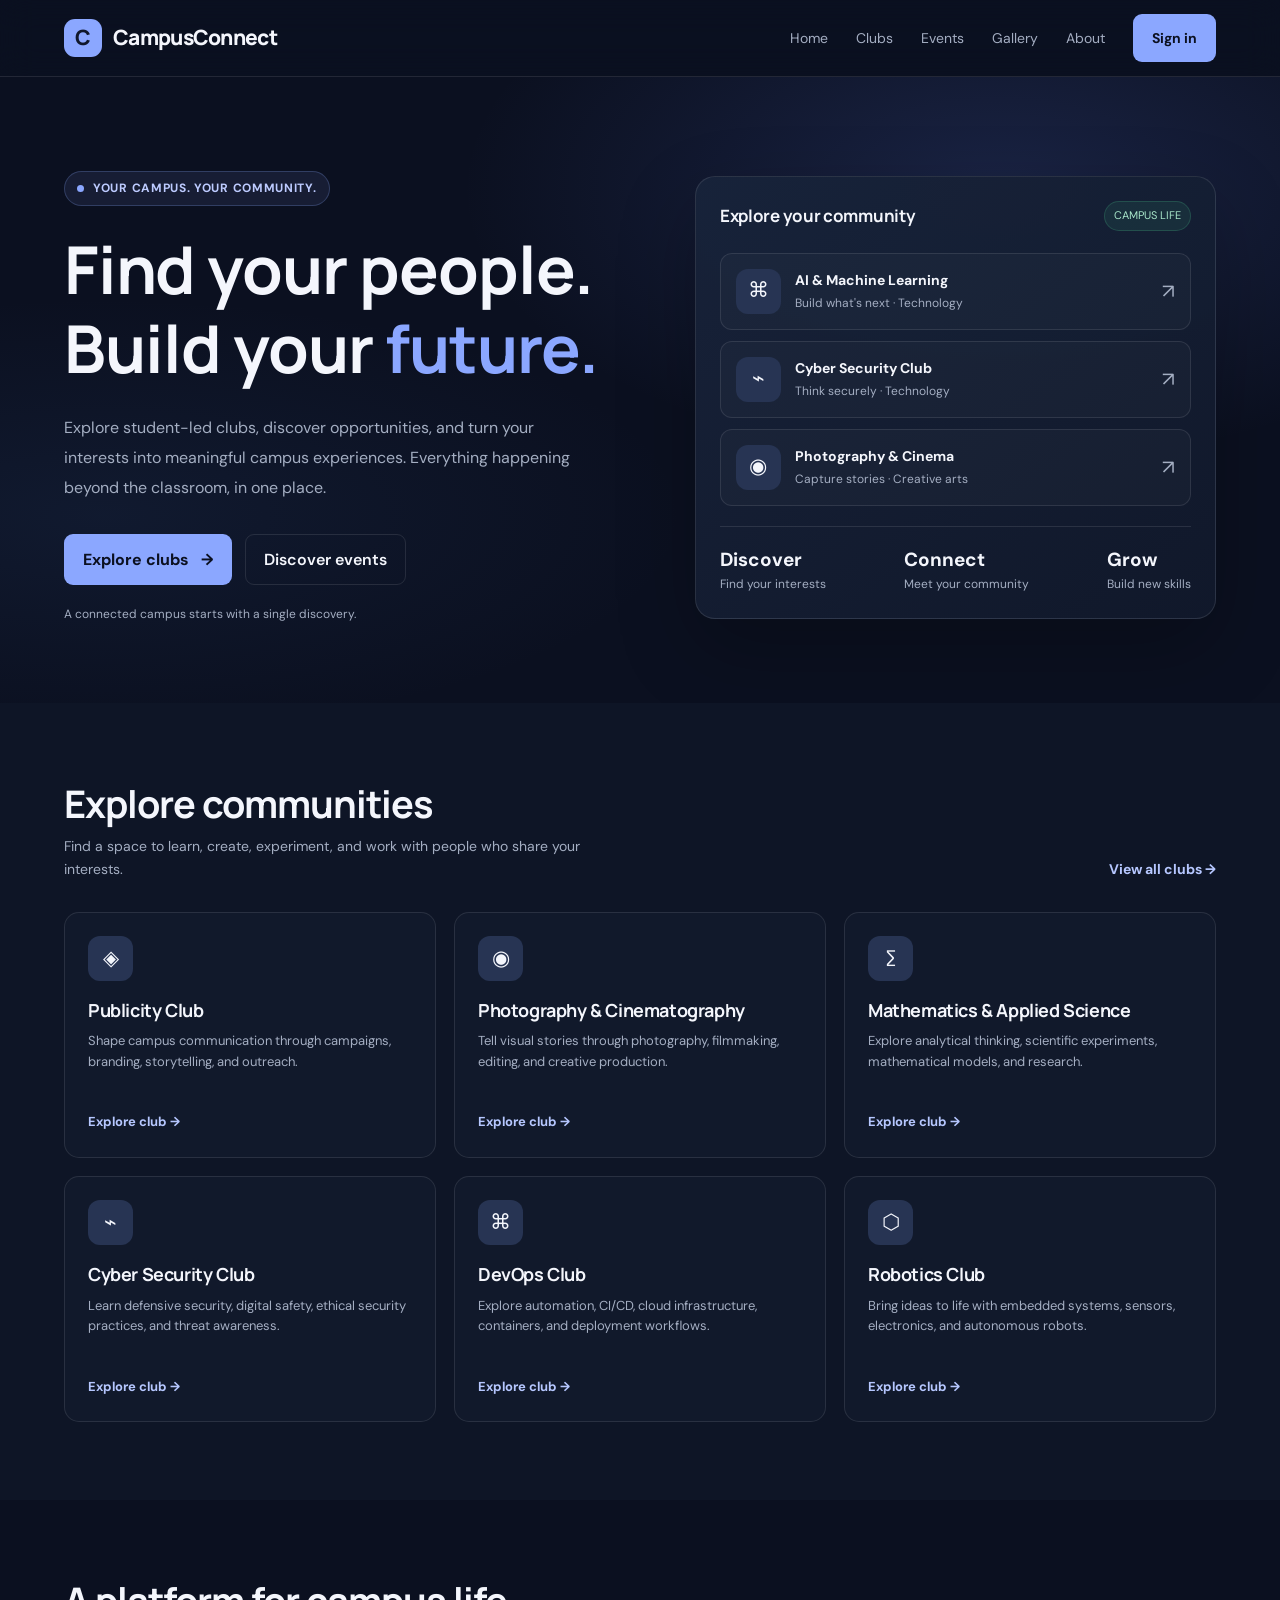
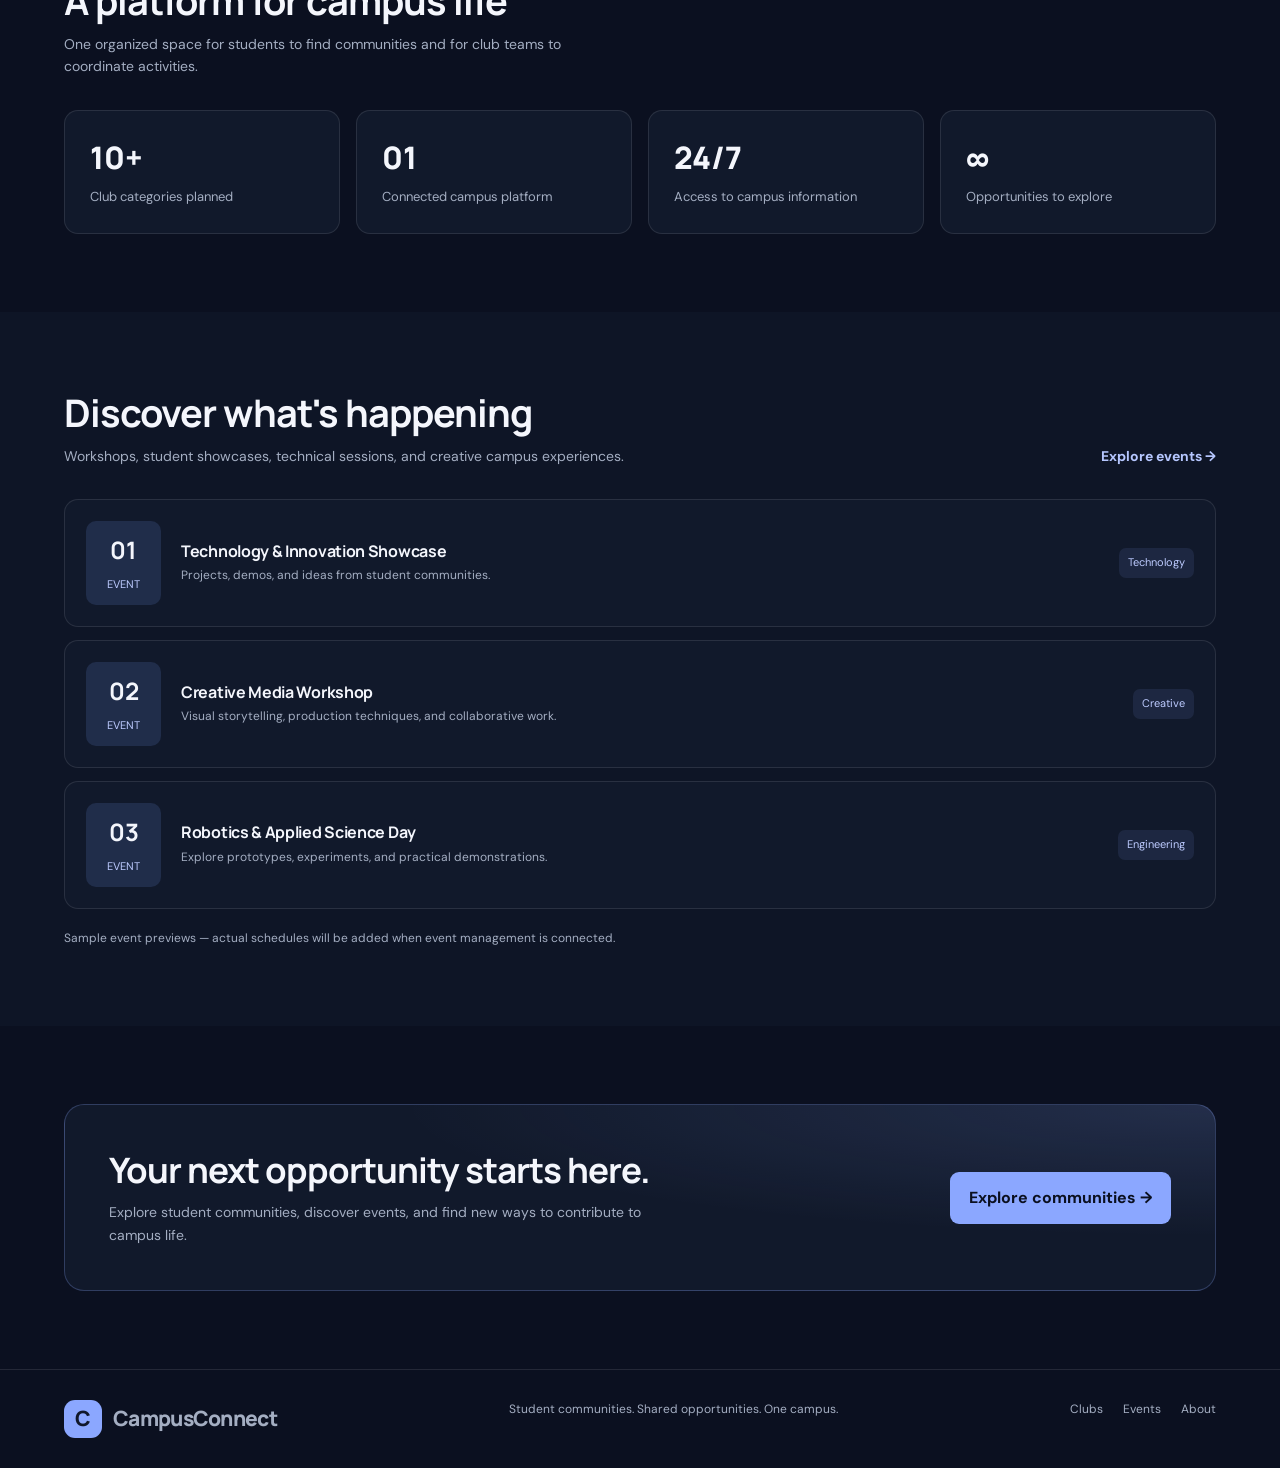
==== frontend/index.html @ b0ace141 "Create index.html" ====
<!DOCTYPE html>
<html lang="en">
<head>
  <meta charset="UTF-8">
  <meta name="viewport" content="width=device-width, initial-scale=1.0">
  <meta name="description" content="CampusConnect — Discover clubs, connect with students, and explore campus life.">
  <title>CampusConnect | Discover Your Community</title>
  <link rel="preconnect" href="https://fonts.googleapis.com">
  <link rel="preconnect" href="https://fonts.gstatic.com" crossorigin>
  <link href="https://fonts.googleapis.com/css2?family=DM+Sans:wght@400;500;600;700&family=Manrope:wght@400;500;600;700;800&display=swap" rel="stylesheet">
  <style>
    :root {
      --bg: #0b1020;
      --surface: #11192b;
      --surface-light: #18233a;
      --text: #f4f6fc;
      --muted: #a4aec2;
      --accent: #8ba7ff;
      --border: rgba(255,255,255,.10);
    }

    * { box-sizing: border-box; margin: 0; padding: 0; }

    html { scroll-behavior: smooth; }

    body {
      background: var(--bg);
      color: var(--text);
      font-family: "DM Sans", sans-serif;
      line-height: 1.6;
    }

    a { color: inherit; text-decoration: none; }
    button { font: inherit; cursor: pointer; }

    .container {
      width: min(1160px, 90%);
      margin: auto;
    }

    .navbar {
      position: sticky;
      top: 0;
      z-index: 10;
      background: rgba(11,16,32,.94);
      backdrop-filter: blur(16px);
      border-bottom: 1px solid var(--border);
    }

    .nav-inner {
      min-height: 76px;
      display: flex;
      align-items: center;
      justify-content: space-between;
      gap: 20px;
    }

    .brand {
      display: flex;
      align-items: center;
      gap: 11px;
      font-family: "Manrope", sans-serif;
      font-size: 21px;
      font-weight: 800;
      letter-spacing: -.7px;
    }

    .brand-mark {
      width: 38px;
      height: 38px;
      display: grid;
      place-items: center;
      border-radius: 11px;
      background: var(--accent);
      color: #10172b;
      font-weight: 800;
    }

    .nav-links {
      display: flex;
      align-items: center;
      gap: 28px;
      color: var(--muted);
      font-size: 14px;
    }

    .nav-links a:hover { color: white; }

    .nav-cta, .button-primary {
      display: inline-flex;
      align-items: center;
      justify-content: center;
      background: var(--accent);
      color: #0b1020;
      font-weight: 700;
      padding: 12px 18px;
      border-radius: 9px;
      border: 1px solid transparent;
    }

    .hero {
      padding: 94px 0 78px;
      overflow: hidden;
      background:
        radial-gradient(ellipse at 78% 18%, rgba(85,112,211,.20), transparent 38%),
        radial-gradient(ellipse at 8% 70%, rgba(54,91,150,.13), transparent 35%);
    }

    .hero-grid {
      display: grid;
      grid-template-columns: 1.05fr .95fr;
      align-items: center;
      gap: 55px;
    }

    .eyebrow {
      display: inline-flex;
      align-items: center;
      gap: 9px;
      color: #bdcbff;
      background: rgba(139,167,255,.09);
      border: 1px solid rgba(139,167,255,.23);
      border-radius: 50px;
      padding: 7px 12px;
      font-size: 12px;
      font-weight: 700;
      letter-spacing: .7px;
      text-transform: uppercase;
    }

    .eyebrow-dot {
      width: 7px;
      height: 7px;
      border-radius: 50%;
      background: #8ba7ff;
    }

    h1, h2, h3 {
      font-family: "Manrope", sans-serif;
      line-height: 1.2;
      letter-spacing: -1px;
    }

    h1 {
      font-size: clamp(40px, 5.5vw, 66px);
      margin: 24px 0;
    }

    .gradient-text {
      color: var(--accent);
    }

    .hero-copy {
      max-width: 520px;
      color: var(--muted);
      font-size: 16px;
      line-height: 1.9;
    }

    .hero-actions {
      display: flex;
      flex-wrap: wrap;
      gap: 13px;
      margin-top: 30px;
    }

    .button-secondary {
      display: inline-flex;
      align-items: center;
      justify-content: center;
      border: 1px solid var(--border);
      border-radius: 9px;
      padding: 12px 18px;
      color: var(--text);
      font-weight: 600;
    }

    .button-secondary:hover { background: var(--surface-light); }

    .hero-note {
      color: var(--muted);
      font-size: 12px;
      margin-top: 20px;
    }

    .feature-panel {
      position: relative;
      border: 1px solid var(--border);
      border-radius: 20px;
      padding: 24px;
      background: linear-gradient(145deg, rgba(24,35,58,.96), rgba(17,25,43,.96));
      box-shadow: 0 30px 80px rgba(0,0,0,.24);
    }

    .panel-top {
      display: flex;
      justify-content: space-between;
      align-items: center;
      margin-bottom: 22px;
      gap: 10px;
    }

    .panel-top h3 { font-size: 17px; letter-spacing: -.3px; }

    .live-label {
      font-size: 11px;
      color: #a8e6ca;
      background: rgba(74,190,137,.10);
      border: 1px solid rgba(74,190,137,.22);
      border-radius: 20px;
      padding: 5px 9px;
    }

    .club-preview {
      display: flex;
      align-items: center;
      gap: 14px;
      border: 1px solid var(--border);
      background: rgba(255,255,255,.025);
      padding: 15px;
      border-radius: 12px;
      margin-top: 11px;
    }

    .club-icon {
      width: 45px;
      height: 45px;
      flex-shrink: 0;
      display: grid;
      place-items: center;
      border-radius: 12px;
      font-size: 21px;
      background: #273453;
    }

    .club-preview h4 { font-size: 14px; margin-bottom: 3px; }
    .club-preview p { color: var(--muted); font-size: 12px; }

    .club-arrow {
      margin-left: auto;
      color: var(--muted);
      font-size: 20px;
    }

    .panel-bottom {
      display: flex;
      justify-content: space-between;
      gap: 15px;
      border-top: 1px solid var(--border);
      padding-top: 18px;
      margin-top: 20px;
      color: var(--muted);
      font-size: 12px;
    }

    .panel-bottom strong { display: block; color: var(--text); font-size: 19px; }

    .section { padding: 78px 0; }
    .section-muted { background: #0e1526; }

    .section-heading {
      display: flex;
      align-items: end;
      justify-content: space-between;
      gap: 20px;
      margin-bottom: 32px;
    }

    .section-heading h2 { font-size: clamp(27px, 4vw, 38px); margin-bottom: 9px; }
    .section-heading p { color: var(--muted); max-width: 560px; font-size: 14px; }

    .text-link { color: #b6c7ff; font-weight: 700; font-size: 14px; }

    .club-grid {
      display: grid;
      grid-template-columns: repeat(3, 1fr);
      gap: 18px;
    }

    .club-card {
      background: var(--surface);
      border: 1px solid var(--border);
      border-radius: 15px;
      padding: 23px;
      transition: transform .2s, border-color .2s;
    }

    .club-card:hover {
      transform: translateY(-4px);
      border-color: rgba(139,167,255,.5);
    }

    .club-card .club-icon { margin-bottom: 19px; }
    .club-card h3 { font-size: 18px; letter-spacing: -.4px; margin-bottom: 10px; }
    .club-card p { color: var(--muted); font-size: 13px; min-height: 63px; }
    .card-link { display: inline-block; margin-top: 18px; color: #b6c7ff; font-size: 13px; font-weight: 700; }

    .stats-grid {
      display: grid;
      grid-template-columns: repeat(4, 1fr);
      gap: 16px;
    }

    .stat-card {
      border: 1px solid var(--border);
      border-radius: 14px;
      padding: 25px;
      background: var(--surface);
    }

    .stat-card strong {
      display: block;
      font: 800 31px "Manrope", sans-serif;
      margin-bottom: 5px;
    }

    .stat-card span { color: var(--muted); font-size: 13px; }

    .event-card {
      display: grid;
      grid-template-columns: 75px 1fr auto;
      align-items: center;
      gap: 20px;
      padding: 21px;
      border: 1px solid var(--border);
      border-radius: 14px;
      background: var(--surface);
      margin-top: 13px;
    }

    .event-date {
      text-align: center;
      background: #202d4a;
      border-radius: 10px;
      padding: 10px 5px;
    }

    .event-date strong { display: block; font-size: 24px; font-family: "Manrope", sans-serif; }
    .event-date span { color: #bdcbff; font-size: 11px; text-transform: uppercase; }
    .event-info h3 { font-size: 16px; letter-spacing: -.3px; margin-bottom: 5px; }
    .event-info p { color: var(--muted); font-size: 12px; }

    .event-tag {
      font-size: 11px;
      padding: 6px 9px;
      border-radius: 7px;
      background: rgba(139,167,255,.10);
      color: #bdcbff;
      white-space: nowrap;
    }

    .cta {
      padding: 44px;
      border: 1px solid rgba(139,167,255,.25);
      border-radius: 20px;
      background: radial-gradient(ellipse at top right, rgba(139,167,255,.15), transparent 50%), var(--surface);
      display: flex;
      align-items: center;
      justify-content: space-between;
      gap: 25px;
    }

    .cta h2 { font-size: clamp(25px, 4vw, 35px); margin-bottom: 10px; }
    .cta p { color: var(--muted); font-size: 14px; max-width: 560px; }

    footer {
      border-top: 1px solid var(--border);
      padding: 30px 0;
      color: var(--muted);
      font-size: 12px;
    }

    .footer-inner { display: flex; justify-content: space-between; gap: 20px; flex-wrap: wrap; }
    .footer-links { display: flex; gap: 20px; }

    .menu-toggle {
      display: none;
      border: 1px solid var(--border);
      color: var(--text);
      background: var(--surface);
      border-radius: 8px;
      padding: 8px 11px;
    }

    @media (max-width: 850px) {
      .hero-grid { grid-template-columns: 1fr; gap: 40px; }
      .hero { padding-top: 65px; }
      .club-grid { grid-template-columns: repeat(2, 1fr); }
      .stats-grid { grid-template-columns: repeat(2, 1fr); }
      .nav-links { gap: 15px; }
    }

    @media (max-width: 600px) {
      .nav-inner { min-height: 68px; flex-wrap: wrap; padding: 12px 0; }
      .brand { font-size: 19px; }
      .menu-toggle { display: block; }
      .nav-links { display: none; width: 100%; flex-direction: column; align-items: stretch; gap: 0; padding: 8px 0; }
      .nav-links.open { display: flex; }
      .nav-links a { padding: 10px 4px; }
      .nav-cta { text-align: center; }
      .hero { padding: 54px 0; }
      .section { padding: 55px 0; }
      .club-grid { grid-template-columns: 1fr; }
      .section-heading { align-items: start; flex-direction: column; }
      .event-card { grid-template-columns: 60px 1fr; gap: 13px; }
      .event-tag { grid-column: 2; justify-self: start; }
      .cta { padding: 28px; align-items: start; flex-direction: column; }
      .stats-grid { gap: 10px; }
      .stat-card { padding: 17px; }
      .stat-card strong { font-size: 25px; }
      .feature-panel { padding: 17px; }
    }
  </style>
</head>
<body>

  <header class="navbar">
    <div class="container nav-inner">
      <a class="brand" href="index.html">
        <span class="brand-mark">C</span>
        <span>CampusConnect</span>
      </a>

      <button class="menu-toggle" id="menuToggle" aria-label="Toggle navigation" aria-expanded="false">☰</button>

      <nav class="nav-links" id="navLinks">
        <a href="#home">Home</a>
        <a href="clubs.html">Clubs</a>
        <a href="events.html">Events</a>
        <a href="gallery.html">Gallery</a>
        <a href="about.html">About</a>
        <a class="nav-cta" href="login.html">Sign in</a>
      </nav>
    </div>
  </header>

  <main>
    <section class="hero" id="home">
      <div class="container hero-grid">
        <div>
          <span class="eyebrow"><span class="eyebrow-dot"></span> Your campus. Your community.</span>
          <h1>Find your people.<br>Build your <span class="gradient-text">future.</span></h1>
          <p class="hero-copy">
            Explore student-led clubs, discover opportunities, and turn your interests into meaningful campus experiences. Everything happening beyond the classroom, in one place.
          </p>
          <div class="hero-actions">
            <a class="button-primary" href="clubs.html">Explore clubs &nbsp; →</a>
            <a class="button-secondary" href="events.html">Discover events</a>
          </div>
          <p class="hero-note">A connected campus starts with a single discovery.</p>
        </div>

        <div class="feature-panel">
          <div class="panel-top">
            <h3>Explore your community</h3>
            <span class="live-label">CAMPUS LIFE</span>
          </div>

          <a class="club-preview" href="clubs.html#ai-ml">
            <span class="club-icon">⌘</span>
            <span><h4>AI & Machine Learning</h4><p>Build what's next · Technology</p></span>
            <span class="club-arrow">↗</span>
          </a>

          <a class="club-preview" href="clubs.html#cyber-security">
            <span class="club-icon">⌁</span>
            <span><h4>Cyber Security Club</h4><p>Think securely · Technology</p></span>
            <span class="club-arrow">↗</span>
          </a>

          <a class="club-preview" href="clubs.html#photography">
            <span class="club-icon">◉</span>
            <span><h4>Photography & Cinema</h4><p>Capture stories · Creative arts</p></span>
            <span class="club-arrow">↗</span>
          </a>

          <div class="panel-bottom">
            <div><strong>Discover</strong>Find your interests</div>
            <div><strong>Connect</strong>Meet your community</div>
            <div><strong>Grow</strong>Build new skills</div>
          </div>
        </div>
      </div>
    </section>

    <section class="section section-muted">
      <div class="container">
        <div class="section-heading">
          <div>
            <h2>Explore communities</h2>
            <p>Find a space to learn, create, experiment, and work with people who share your interests.</p>
          </div>
          <a class="text-link" href="clubs.html">View all clubs →</a>
        </div>

        <div class="club-grid">
          <article class="club-card">
            <div class="club-icon">◈</div>
            <h3>Publicity Club</h3>
            <p>Shape campus communication through campaigns, branding, storytelling, and outreach.</p>
            <a class="card-link" href="clubs.html#publicity">Explore club →</a>
          </article>

          <article class="club-card">
            <div class="club-icon">◉</div>
            <h3>Photography & Cinematography</h3>
            <p>Tell visual stories through photography, filmmaking, editing, and creative production.</p>
            <a class="card-link" href="clubs.html#photography">Explore club →</a>
          </article>

          <article class="club-card">
            <div class="club-icon">∑</div>
            <h3>Mathematics & Applied Science</h3>
            <p>Explore analytical thinking, scientific experiments, mathematical models, and research.</p>
            <a class="card-link" href="clubs.html#maths-science">Explore club →</a>
          </article>

          <article class="club-card">
            <div class="club-icon">⌁</div>
            <h3>Cyber Security Club</h3>
            <p>Learn defensive security, digital safety, ethical security practices, and threat awareness.</p>
            <a class="card-link" href="clubs.html#cyber-security">Explore club →</a>
          </article>

          <article class="club-card">
            <div class="club-icon">⌘</div>
            <h3>DevOps Club</h3>
            <p>Explore automation, CI/CD, cloud infrastructure, containers, and deployment workflows.</p>
            <a class="card-link" href="clubs.html#devops">Explore club →</a>
          </article>

          <article class="club-card">
            <div class="club-icon">⬡</div>
            <h3>Robotics Club</h3>
            <p>Bring ideas to life with embedded systems, sensors, electronics, and autonomous robots.</p>
            <a class="card-link" href="clubs.html#robotics">Explore club →</a>
          </article>
        </div>
      </div>
    </section>

    <section class="section">
      <div class="container">
        <div class="section-heading">
          <div>
            <h2>A platform for campus life</h2>
            <p>One organized space for students to find communities and for club teams to coordinate activities.</p>
          </div>
        </div>

        <div class="stats-grid">
          <div class="stat-card"><strong>10+</strong><span>Club categories planned</span></div>
          <div class="stat-card"><strong>01</strong><span>Connected campus platform</span></div>
          <div class="stat-card"><strong>24/7</strong><span>Access to campus information</span></div>
          <div class="stat-card"><strong>∞</strong><span>Opportunities to explore</span></div>
        </div>
      </div>
    </section>

    <section class="section section-muted">
      <div class="container">
        <div class="section-heading">
          <div>
            <h2>Discover what's happening</h2>
            <p>Workshops, student showcases, technical sessions, and creative campus experiences.</p>
          </div>
          <a class="text-link" href="events.html">Explore events →</a>
        </div>

        <div class="event-card">
          <div class="event-date"><strong>01</strong><span>Event</span></div>
          <div class="event-info">
            <h3>Technology & Innovation Showcase</h3>
            <p>Projects, demos, and ideas from student communities.</p>
          </div>
          <span class="event-tag">Technology</span>
        </div>

        <div class="event-card">
          <div class="event-date"><strong>02</strong><span>Event</span></div>
          <div class="event-info">
            <h3>Creative Media Workshop</h3>
            <p>Visual storytelling, production techniques, and collaborative work.</p>
          </div>
          <span class="event-tag">Creative</span>
        </div>

        <div class="event-card">
          <div class="event-date"><strong>03</strong><span>Event</span></div>
          <div class="event-info">
            <h3>Robotics & Applied Science Day</h3>
            <p>Explore prototypes, experiments, and practical demonstrations.</p>
          </div>
          <span class="event-tag">Engineering</span>
        </div>
        <p class="hero-note">Sample event previews — actual schedules will be added when event management is connected.</p>
      </div>
    </section>

    <section class="section">
      <div class="container">
        <div class="cta">
          <div>
            <h2>Your next opportunity starts here.</h2>
            <p>Explore student communities, discover events, and find new ways to contribute to campus life.</p>
          </div>
          <a class="button-primary" href="clubs.html">Explore communities →</a>
        </div>
      </div>
    </section>
  </main>

  <footer>
    <div class="container footer-inner">
      <a class="brand" href="index.html"><span class="brand-mark">C</span><span>CampusConnect</span></a>
      <span>Student communities. Shared opportunities. One campus.</span>
      <div class="footer-links">
        <a href="clubs.html">Clubs</a>
        <a href="events.html">Events</a>
        <a href="about.html">About</a>
      </div>
    </div>
  </footer>

  <script>
    const menuToggle = document.getElementById("menuToggle");
    const navLinks = document.getElementById("navLinks");

    menuToggle.addEventListener("click", () => {
      const isOpen = navLinks.classList.toggle("open");
      menuToggle.setAttribute("aria-expanded", String(isOpen));
      menuToggle.textContent = isOpen ? "✕" : "☰";
    });
  </script>
</body>
</html>
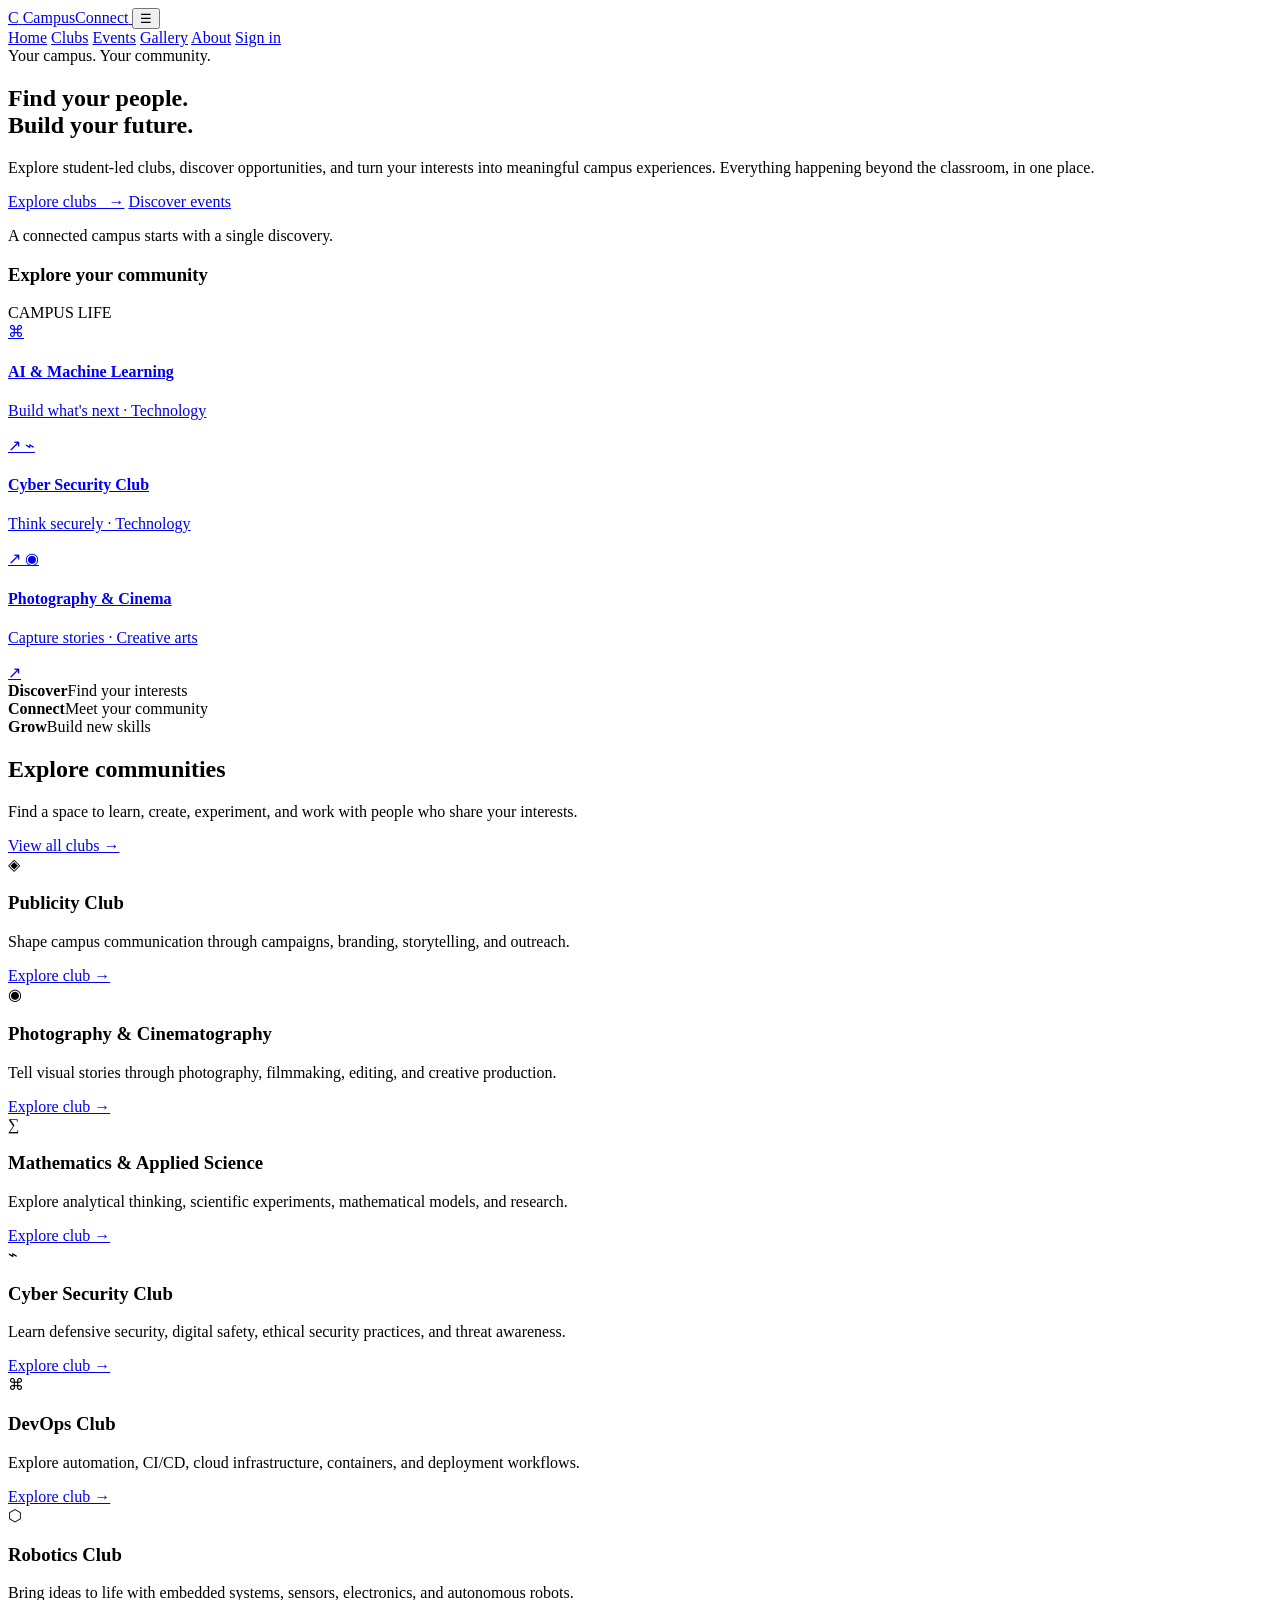
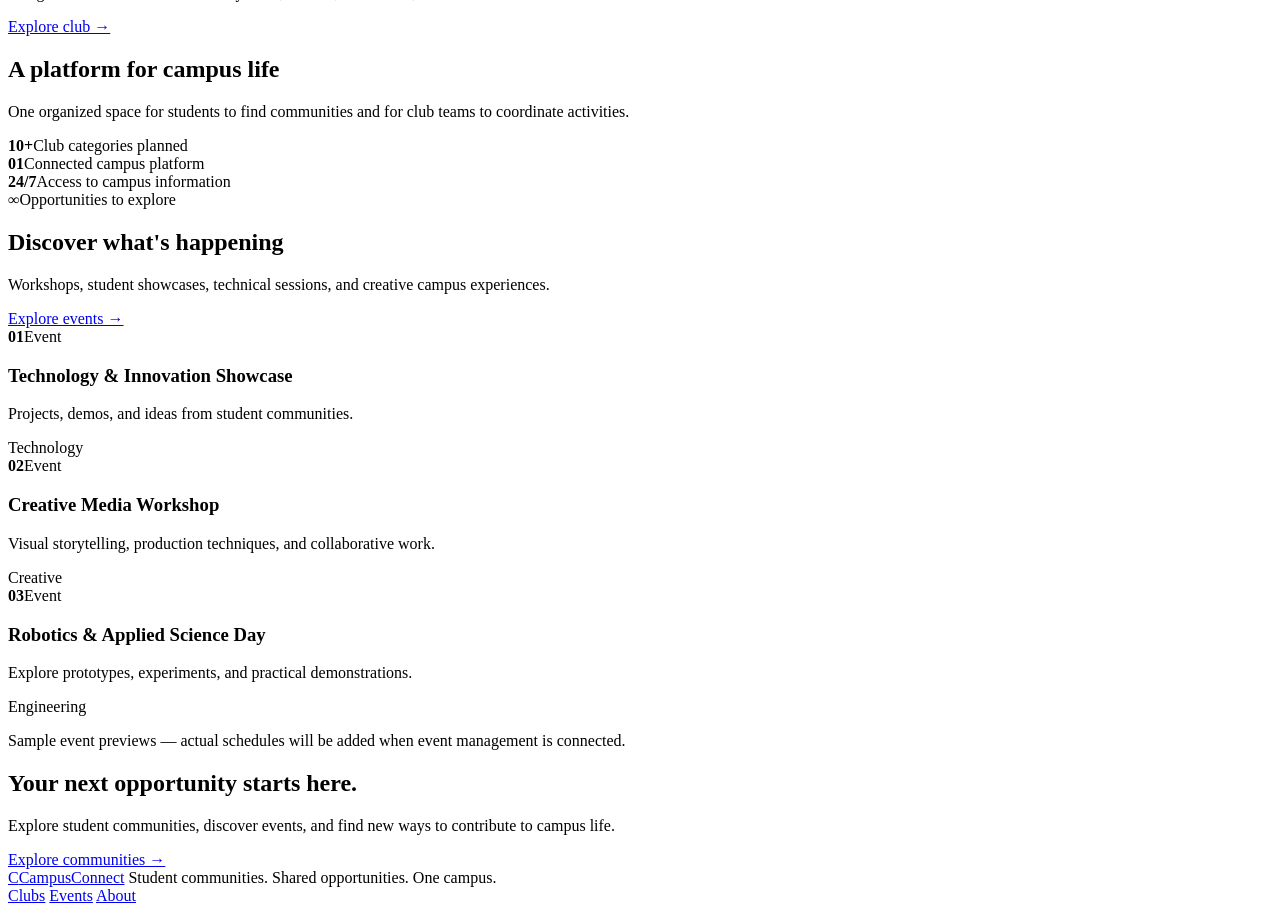
==== commit e840c5b2: "Update index.html Refactor homepage to use shared assets" ====
--- a/frontend/index.html
+++ b/frontend/index.html
@@ -5,413 +5,15 @@
   <meta charset="UTF-8">
   <meta name="viewport" content="width=device-width, initial-scale=1.0">
   <meta name="description" content="CampusConnect — Discover clubs, connect with students, and explore campus life.">
+  <meta name="theme-color" content="#0b1020">
   <title>CampusConnect | Discover Your Community</title>
+
   <link rel="preconnect" href="https://fonts.googleapis.com">
   <link rel="preconnect" href="https://fonts.gstatic.com" crossorigin>
   <link href="https://fonts.googleapis.com/css2?family=DM+Sans:wght@400;500;600;700&family=Manrope:wght@400;500;600;700;800&display=swap" rel="stylesheet">
-  <style>
-    :root {
-      --bg: #0b1020;
-      --surface: #11192b;
-      --surface-light: #18233a;
-      --text: #f4f6fc;
-      --muted: #a4aec2;
-      --accent: #8ba7ff;
-      --border: rgba(255,255,255,.10);
-    }
-
-    * { box-sizing: border-box; margin: 0; padding: 0; }
-
-    html { scroll-behavior: smooth; }
-
-    body {
-      background: var(--bg);
-      color: var(--text);
-      font-family: "DM Sans", sans-serif;
-      line-height: 1.6;
-    }
-
-    a { color: inherit; text-decoration: none; }
-    button { font: inherit; cursor: pointer; }
-
-    .container {
-      width: min(1160px, 90%);
-      margin: auto;
-    }
-
-    .navbar {
-      position: sticky;
-      top: 0;
-      z-index: 10;
-      background: rgba(11,16,32,.94);
-      backdrop-filter: blur(16px);
-      border-bottom: 1px solid var(--border);
-    }
-
-    .nav-inner {
-      min-height: 76px;
-      display: flex;
-      align-items: center;
-      justify-content: space-between;
-      gap: 20px;
-    }
-
-    .brand {
-      display: flex;
-      align-items: center;
-      gap: 11px;
-      font-family: "Manrope", sans-serif;
-      font-size: 21px;
-      font-weight: 800;
-      letter-spacing: -.7px;
-    }
-
-    .brand-mark {
-      width: 38px;
-      height: 38px;
-      display: grid;
-      place-items: center;
-      border-radius: 11px;
-      background: var(--accent);
-      color: #10172b;
-      font-weight: 800;
-    }
-
-    .nav-links {
-      display: flex;
-      align-items: center;
-      gap: 28px;
-      color: var(--muted);
-      font-size: 14px;
-    }
-
-    .nav-links a:hover { color: white; }
-
-    .nav-cta, .button-primary {
-      display: inline-flex;
-      align-items: center;
-      justify-content: center;
-      background: var(--accent);
-      color: #0b1020;
-      font-weight: 700;
-      padding: 12px 18px;
-      border-radius: 9px;
-      border: 1px solid transparent;
-    }
-
-    .hero {
-      padding: 94px 0 78px;
-      overflow: hidden;
-      background:
-        radial-gradient(ellipse at 78% 18%, rgba(85,112,211,.20), transparent 38%),
-        radial-gradient(ellipse at 8% 70%, rgba(54,91,150,.13), transparent 35%);
-    }
-
-    .hero-grid {
-      display: grid;
-      grid-template-columns: 1.05fr .95fr;
-      align-items: center;
-      gap: 55px;
-    }
-
-    .eyebrow {
-      display: inline-flex;
-      align-items: center;
-      gap: 9px;
-      color: #bdcbff;
-      background: rgba(139,167,255,.09);
-      border: 1px solid rgba(139,167,255,.23);
-      border-radius: 50px;
-      padding: 7px 12px;
-      font-size: 12px;
-      font-weight: 700;
-      letter-spacing: .7px;
-      text-transform: uppercase;
-    }
-
-    .eyebrow-dot {
-      width: 7px;
-      height: 7px;
-      border-radius: 50%;
-      background: #8ba7ff;
-    }
-
-    h1, h2, h3 {
-      font-family: "Manrope", sans-serif;
-      line-height: 1.2;
-      letter-spacing: -1px;
-    }
-
-    h1 {
-      font-size: clamp(40px, 5.5vw, 66px);
-      margin: 24px 0;
-    }
-
-    .gradient-text {
-      color: var(--accent);
-    }
-
-    .hero-copy {
-      max-width: 520px;
-      color: var(--muted);
-      font-size: 16px;
-      line-height: 1.9;
-    }
-
-    .hero-actions {
-      display: flex;
-      flex-wrap: wrap;
-      gap: 13px;
-      margin-top: 30px;
-    }
-
-    .button-secondary {
-      display: inline-flex;
-      align-items: center;
-      justify-content: center;
-      border: 1px solid var(--border);
-      border-radius: 9px;
-      padding: 12px 18px;
-      color: var(--text);
-      font-weight: 600;
-    }
-
-    .button-secondary:hover { background: var(--surface-light); }
-
-    .hero-note {
-      color: var(--muted);
-      font-size: 12px;
-      margin-top: 20px;
-    }
-
-    .feature-panel {
-      position: relative;
-      border: 1px solid var(--border);
-      border-radius: 20px;
-      padding: 24px;
-      background: linear-gradient(145deg, rgba(24,35,58,.96), rgba(17,25,43,.96));
-      box-shadow: 0 30px 80px rgba(0,0,0,.24);
-    }
-
-    .panel-top {
-      display: flex;
-      justify-content: space-between;
-      align-items: center;
-      margin-bottom: 22px;
-      gap: 10px;
-    }
-
-    .panel-top h3 { font-size: 17px; letter-spacing: -.3px; }
-
-    .live-label {
-      font-size: 11px;
-      color: #a8e6ca;
-      background: rgba(74,190,137,.10);
-      border: 1px solid rgba(74,190,137,.22);
-      border-radius: 20px;
-      padding: 5px 9px;
-    }
-
-    .club-preview {
-      display: flex;
-      align-items: center;
-      gap: 14px;
-      border: 1px solid var(--border);
-      background: rgba(255,255,255,.025);
-      padding: 15px;
-      border-radius: 12px;
-      margin-top: 11px;
-    }
-
-    .club-icon {
-      width: 45px;
-      height: 45px;
-      flex-shrink: 0;
-      display: grid;
-      place-items: center;
-      border-radius: 12px;
-      font-size: 21px;
-      background: #273453;
-    }
-
-    .club-preview h4 { font-size: 14px; margin-bottom: 3px; }
-    .club-preview p { color: var(--muted); font-size: 12px; }
-
-    .club-arrow {
-      margin-left: auto;
-      color: var(--muted);
-      font-size: 20px;
-    }
-
-    .panel-bottom {
-      display: flex;
-      justify-content: space-between;
-      gap: 15px;
-      border-top: 1px solid var(--border);
-      padding-top: 18px;
-      margin-top: 20px;
-      color: var(--muted);
-      font-size: 12px;
-    }
-
-    .panel-bottom strong { display: block; color: var(--text); font-size: 19px; }
-
-    .section { padding: 78px 0; }
-    .section-muted { background: #0e1526; }
-
-    .section-heading {
-      display: flex;
-      align-items: end;
-      justify-content: space-between;
-      gap: 20px;
-      margin-bottom: 32px;
-    }
-
-    .section-heading h2 { font-size: clamp(27px, 4vw, 38px); margin-bottom: 9px; }
-    .section-heading p { color: var(--muted); max-width: 560px; font-size: 14px; }
-
-    .text-link { color: #b6c7ff; font-weight: 700; font-size: 14px; }
-
-    .club-grid {
-      display: grid;
-      grid-template-columns: repeat(3, 1fr);
-      gap: 18px;
-    }
-
-    .club-card {
-      background: var(--surface);
-      border: 1px solid var(--border);
-      border-radius: 15px;
-      padding: 23px;
-      transition: transform .2s, border-color .2s;
-    }
-
-    .club-card:hover {
-      transform: translateY(-4px);
-      border-color: rgba(139,167,255,.5);
-    }
-
-    .club-card .club-icon { margin-bottom: 19px; }
-    .club-card h3 { font-size: 18px; letter-spacing: -.4px; margin-bottom: 10px; }
-    .club-card p { color: var(--muted); font-size: 13px; min-height: 63px; }
-    .card-link { display: inline-block; margin-top: 18px; color: #b6c7ff; font-size: 13px; font-weight: 700; }
-
-    .stats-grid {
-      display: grid;
-      grid-template-columns: repeat(4, 1fr);
-      gap: 16px;
-    }
-
-    .stat-card {
-      border: 1px solid var(--border);
-      border-radius: 14px;
-      padding: 25px;
-      background: var(--surface);
-    }
-
-    .stat-card strong {
-      display: block;
-      font: 800 31px "Manrope", sans-serif;
-      margin-bottom: 5px;
-    }
-
-    .stat-card span { color: var(--muted); font-size: 13px; }
-
-    .event-card {
-      display: grid;
-      grid-template-columns: 75px 1fr auto;
-      align-items: center;
-      gap: 20px;
-      padding: 21px;
-      border: 1px solid var(--border);
-      border-radius: 14px;
-      background: var(--surface);
-      margin-top: 13px;
-    }
-
-    .event-date {
-      text-align: center;
-      background: #202d4a;
-      border-radius: 10px;
-      padding: 10px 5px;
-    }
-
-    .event-date strong { display: block; font-size: 24px; font-family: "Manrope", sans-serif; }
-    .event-date span { color: #bdcbff; font-size: 11px; text-transform: uppercase; }
-    .event-info h3 { font-size: 16px; letter-spacing: -.3px; margin-bottom: 5px; }
-    .event-info p { color: var(--muted); font-size: 12px; }
-
-    .event-tag {
-      font-size: 11px;
-      padding: 6px 9px;
-      border-radius: 7px;
-      background: rgba(139,167,255,.10);
-      color: #bdcbff;
-      white-space: nowrap;
-    }
-
-    .cta {
-      padding: 44px;
-      border: 1px solid rgba(139,167,255,.25);
-      border-radius: 20px;
-      background: radial-gradient(ellipse at top right, rgba(139,167,255,.15), transparent 50%), var(--surface);
-      display: flex;
-      align-items: center;
-      justify-content: space-between;
-      gap: 25px;
-    }
-
-    .cta h2 { font-size: clamp(25px, 4vw, 35px); margin-bottom: 10px; }
-    .cta p { color: var(--muted); font-size: 14px; max-width: 560px; }
-
-    footer {
-      border-top: 1px solid var(--border);
-      padding: 30px 0;
-      color: var(--muted);
-      font-size: 12px;
-    }
-
-    .footer-inner { display: flex; justify-content: space-between; gap: 20px; flex-wrap: wrap; }
-    .footer-links { display: flex; gap: 20px; }
-
-    .menu-toggle {
-      display: none;
-      border: 1px solid var(--border);
-      color: var(--text);
-      background: var(--surface);
-      border-radius: 8px;
-      padding: 8px 11px;
-    }
-
-    @media (max-width: 850px) {
-      .hero-grid { grid-template-columns: 1fr; gap: 40px; }
-      .hero { padding-top: 65px; }
-      .club-grid { grid-template-columns: repeat(2, 1fr); }
-      .stats-grid { grid-template-columns: repeat(2, 1fr); }
-      .nav-links { gap: 15px; }
-    }
-
-    @media (max-width: 600px) {
-      .nav-inner { min-height: 68px; flex-wrap: wrap; padding: 12px 0; }
-      .brand { font-size: 19px; }
-      .menu-toggle { display: block; }
-      .nav-links { display: none; width: 100%; flex-direction: column; align-items: stretch; gap: 0; padding: 8px 0; }
-      .nav-links.open { display: flex; }
-      .nav-links a { padding: 10px 4px; }
-      .nav-cta { text-align: center; }
-      .hero { padding: 54px 0; }
-      .section { padding: 55px 0; }
-      .club-grid { grid-template-columns: 1fr; }
-      .section-heading { align-items: start; flex-direction: column; }
-      .event-card { grid-template-columns: 60px 1fr; gap: 13px; }
-      .event-tag { grid-column: 2; justify-self: start; }
-      .cta { padding: 28px; align-items: start; flex-direction: column; }
-      .stats-grid { gap: 10px; }
-      .stat-card { padding: 17px; }
-      .stat-card strong { font-size: 25px; }
-      .feature-panel { padding: 17px; }
-    }
-  </style>
+
+  <link rel="stylesheet" href="css/style.css">
+  <script src="js/script.js" defer></script>
 </head>
 <body>
 
@@ -425,7 +27,7 @@
       <button class="menu-toggle" id="menuToggle" aria-label="Toggle navigation" aria-expanded="false">☰</button>
 
       <nav class="nav-links" id="navLinks">
-        <a href="#home">Home</a>
+        <a href="index.html">Home</a>
         <a href="clubs.html">Clubs</a>
         <a href="events.html">Events</a>
         <a href="gallery.html">Gallery</a>
@@ -459,7 +61,7 @@
 
           <a class="club-preview" href="clubs.html#ai-ml">
             <span class="club-icon">⌘</span>
-            <span><h4>AI & Machine Learning</h4><p>Build what's next · Technology</p></span>
+            <span><h4>AI &amp; Machine Learning</h4><p>Build what's next · Technology</p></span>
             <span class="club-arrow">↗</span>
           </a>
 
@@ -471,7 +73,7 @@
 
           <a class="club-preview" href="clubs.html#photography">
             <span class="club-icon">◉</span>
-            <span><h4>Photography & Cinema</h4><p>Capture stories · Creative arts</p></span>
+            <span><h4>Photography &amp; Cinema</h4><p>Capture stories · Creative arts</p></span>
             <span class="club-arrow">↗</span>
           </a>
 
@@ -504,14 +106,14 @@
 
           <article class="club-card">
             <div class="club-icon">◉</div>
-            <h3>Photography & Cinematography</h3>
+            <h3>Photography &amp; Cinematography</h3>
             <p>Tell visual stories through photography, filmmaking, editing, and creative production.</p>
             <a class="card-link" href="clubs.html#photography">Explore club →</a>
           </article>
 
           <article class="club-card">
             <div class="club-icon">∑</div>
-            <h3>Mathematics & Applied Science</h3>
+            <h3>Mathematics &amp; Applied Science</h3>
             <p>Explore analytical thinking, scientific experiments, mathematical models, and research.</p>
             <a class="card-link" href="clubs.html#maths-science">Explore club →</a>
           </article>
@@ -571,7 +173,7 @@
         <div class="event-card">
           <div class="event-date"><strong>01</strong><span>Event</span></div>
           <div class="event-info">
-            <h3>Technology & Innovation Showcase</h3>
+            <h3>Technology &amp; Innovation Showcase</h3>
             <p>Projects, demos, and ideas from student communities.</p>
           </div>
           <span class="event-tag">Technology</span>
@@ -589,11 +191,12 @@
         <div class="event-card">
           <div class="event-date"><strong>03</strong><span>Event</span></div>
           <div class="event-info">
-            <h3>Robotics & Applied Science Day</h3>
+            <h3>Robotics &amp; Applied Science Day</h3>
             <p>Explore prototypes, experiments, and practical demonstrations.</p>
           </div>
           <span class="event-tag">Engineering</span>
         </div>
+
         <p class="hero-note">Sample event previews — actual schedules will be added when event management is connected.</p>
       </div>
     </section>
@@ -623,15 +226,5 @@
     </div>
   </footer>
 
-  <script>
-    const menuToggle = document.getElementById("menuToggle");
-    const navLinks = document.getElementById("navLinks");
-
-    menuToggle.addEventListener("click", () => {
-      const isOpen = navLinks.classList.toggle("open");
-      menuToggle.setAttribute("aria-expanded", String(isOpen));
-      menuToggle.textContent = isOpen ? "✕" : "☰";
-    });
-  </script>
 </body>
 </html>
--- a/frontend/css/style.css
+++ b/frontend/css/style.css
@@ -0,0 +1 @@
+Create shared stylesheet
